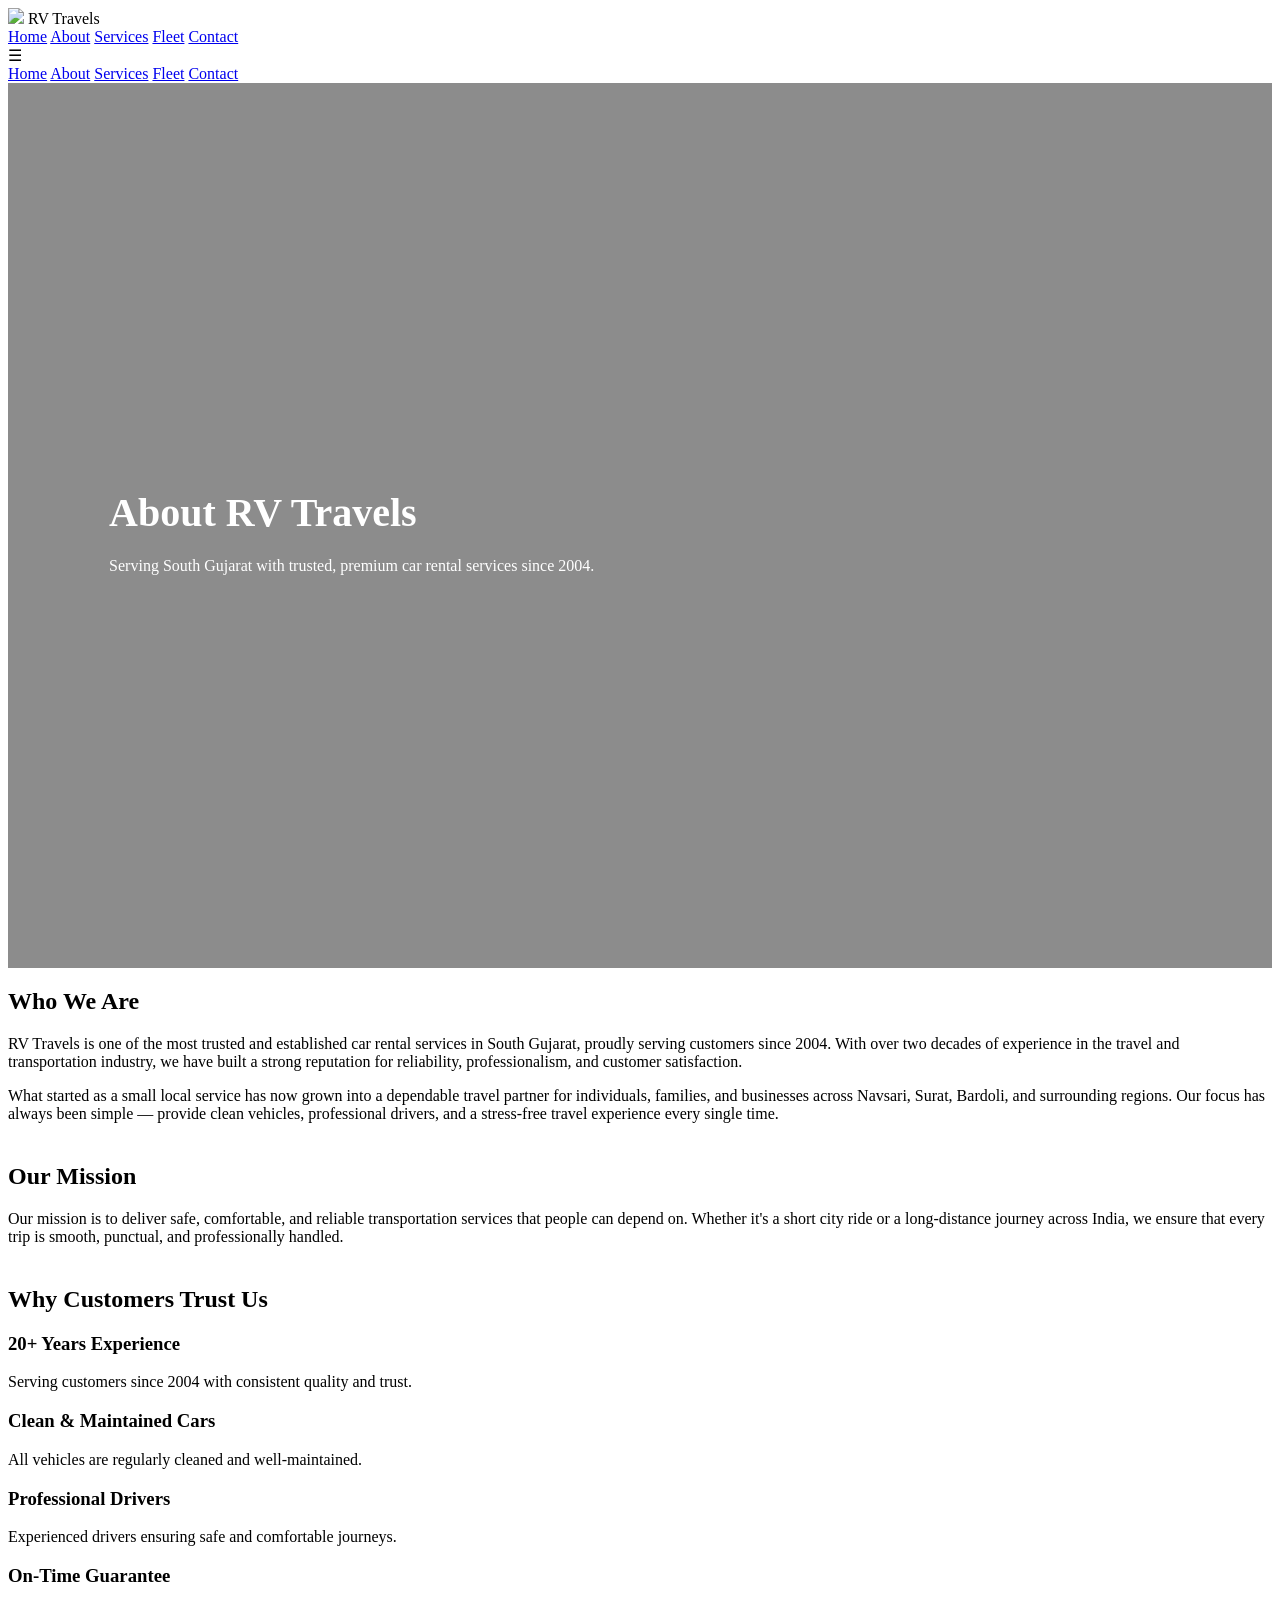
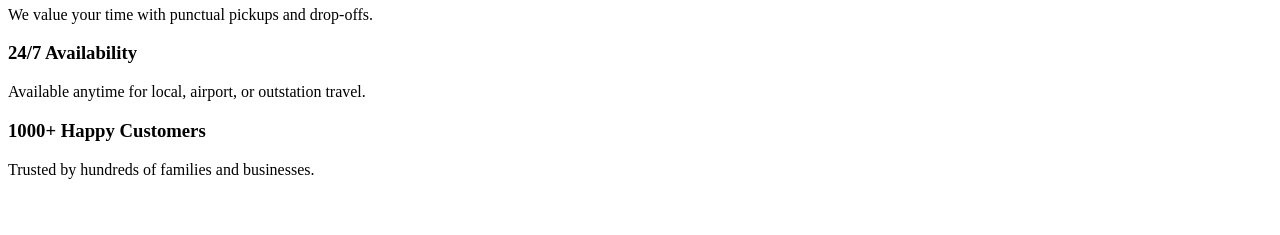
==== about.html @ 4db29590 "Update about.html" ====
<!DOCTYPE html>
<html>
<head>
  <meta charset="UTF-8">
  <meta name="viewport" content="width=device-width, initial-scale=1.0">
  <title>RV Travels</title>

  <!-- FORCE CSS LOAD -->
  <link rel="stylesheet" href="./style.css?v=1">

</head>

<body>

<!-- NAVBAR -->
<div class="navbar">
<div class="logo">
<img src="https://image2url.com/r2/bucket3/images/1775983872364-c720d0bd-d805-4c37-ab69-1c0bf78f3d99.png">
RV Travels
</div>

<div class="menu">
<a href="index.html">Home</a>
<a href="about.html">About</a>
<a href="services.html">Services</a>
<a href="fleet.html">Fleet</a>
<a href="contact.html">Contact</a>
</div>

<div id="menu-btn" class="menu-btn">☰</div>

<div id="mobile-menu" class="mobile-menu">
<a href="index.html">Home</a>
<a href="about.html">About</a>
<a href="services.html">Services</a>
<a href="fleet.html">Fleet</a>
<a href="contact.html">Contact</a>
</div>
</div>

<!-- HERO -->
<section class="hero" style="background-image:url('https://www.image2url.com/r2/default/images/1776075695647-03aa59e1-4032-46c7-ad1f-663eb423f872.jpg')">

  <div class="hero-content">
    <h1>About RV Travels</h1>
    <p>Serving South Gujarat with trusted, premium car rental services since 2004.</p>
  </div>

</section>

<!-- ABOUT CONTENT -->
<div class="section">

<h2>Who We Are</h2>
<p style="margin-top:15px;">
RV Travels is one of the most trusted and established car rental services in South Gujarat, proudly serving customers since 2004. With over two decades of experience in the travel and transportation industry, we have built a strong reputation for reliability, professionalism, and customer satisfaction.
</p>

<p style="margin-top:15px;">
What started as a small local service has now grown into a dependable travel partner for individuals, families, and businesses across Navsari, Surat, Bardoli, and surrounding regions. Our focus has always been simple — provide clean vehicles, professional drivers, and a stress-free travel experience every single time.
</p>

<h2 style="margin-top:40px;">Our Mission</h2>
<p style="margin-top:15px;">
Our mission is to deliver safe, comfortable, and reliable transportation services that people can depend on. Whether it's a short city ride or a long-distance journey across India, we ensure that every trip is smooth, punctual, and professionally handled.
</p>

<h2 style="margin-top:40px;">Why Customers Trust Us</h2>

<div class="grid" style="margin-top:20px;">

<div class="card">
<h3>20+ Years Experience</h3>
<p>Serving customers since 2004 with consistent quality and trust.</p>
</div>

<div class="card">
<h3>Clean & Maintained Cars</h3>
<p>All vehicles are regularly cleaned and well-maintained.</p>
</div>

<div class="card">
<h3>Professional Drivers</h3>
<p>Experienced drivers ensuring safe and comfortable journeys.</p>
</div>

<div class="card">
<h3>On-Time Guarantee</h3>
<p>We value your time with punctual pickups and drop-offs.</p>
</div>

<div class="card">
<h3>24/7 Availability</h3>
<p>Available anytime for local, airport, or outstation travel.</p>
</div>

<div class="card">
<h3>1000+ Happy Customers</h3>
<p>Trusted by hundreds of families and businesses.</p>
</div>

</div>

</div>

<a href="https://wa.me/919825656444?text=Hi!%20I%20would%20like%20to%20book." 
class="whatsapp-float" target="_blank">

<svg viewBox="0 0 32 32" width="28" height="28" fill="white">
<path d="M16 .4C7.5.4.7 7.2.7 15.6c0 2.7.7 5.3 2.1 7.6L.4 31.6l8.7-2.3c2.2 1.2 4.7 1.8 7.2 1.8 8.5 0 15.3-6.8 15.3-15.2C31.6 7.2 24.8.4 16 .4zm0 27.5c-2.3 0-4.6-.6-6.5-1.7l-.5-.3-5.2 1.4 1.4-5-.3-.5c-1.3-2.1-2-4.5-2-6.9C2.9 7.9 8.9 2 16 2c7.1 0 13.1 5.9 13.1 13.2 0 7.2-6 13.1-13.1 13.1zm7.2-9.8c-.4-.2-2.3-1.1-2.7-1.2-.4-.1-.6-.2-.9.2-.3.4-1 1.2-1.2 1.5-.2.2-.4.3-.8.1-.4-.2-1.6-.6-3.1-2-1.1-1-1.9-2.3-2.1-2.7-.2-.4 0-.6.2-.8.2-.2.4-.4.6-.6.2-.2.3-.4.4-.6.1-.2 0-.5 0-.7 0-.2-.9-2.2-1.2-3-.3-.8-.6-.7-.9-.7h-.7c-.2 0-.6.1-.9.4-.3.3-1.2 1.2-1.2 2.9s1.3 3.4 1.5 3.6c.2.2 2.6 4.1 6.3 5.7.9.4 1.6.6 2.1.7.9.3 1.7.2 2.3.1.7-.1 2.3-.9 2.6-1.8.3-.9.3-1.6.2-1.8-.1-.2-.3-.3-.7-.5z"/>
</svg>

</a>

<script src="script.js"></script>
</body>
</html>
---- style.css ----
/* HERO FIX */
.hero{
min-height:85vh;
display:flex;
align-items:center;
justify-content:flex-start;
padding:60px 8%;
color:white;

background-size:cover;
background-position:center;
background-repeat:no-repeat;

position:relative;
}

.hero::before{
content:"";
position:absolute;
top:0;
left:0;
width:100%;
height:100%;
background:rgba(0,0,0,0.45);
}

/* TEXT CONTAINER */
.hero-content{
max-width:650px;
position:relative;
z-index:2;
}

/* HEADING */
.hero-content h1{
font-size:40px;
line-height:1.2;
margin-bottom:12px;
}

/* SUBHEADING */
.hero-content p{
font-size:16px;
line-height:1.6;
max-width:550px;
}
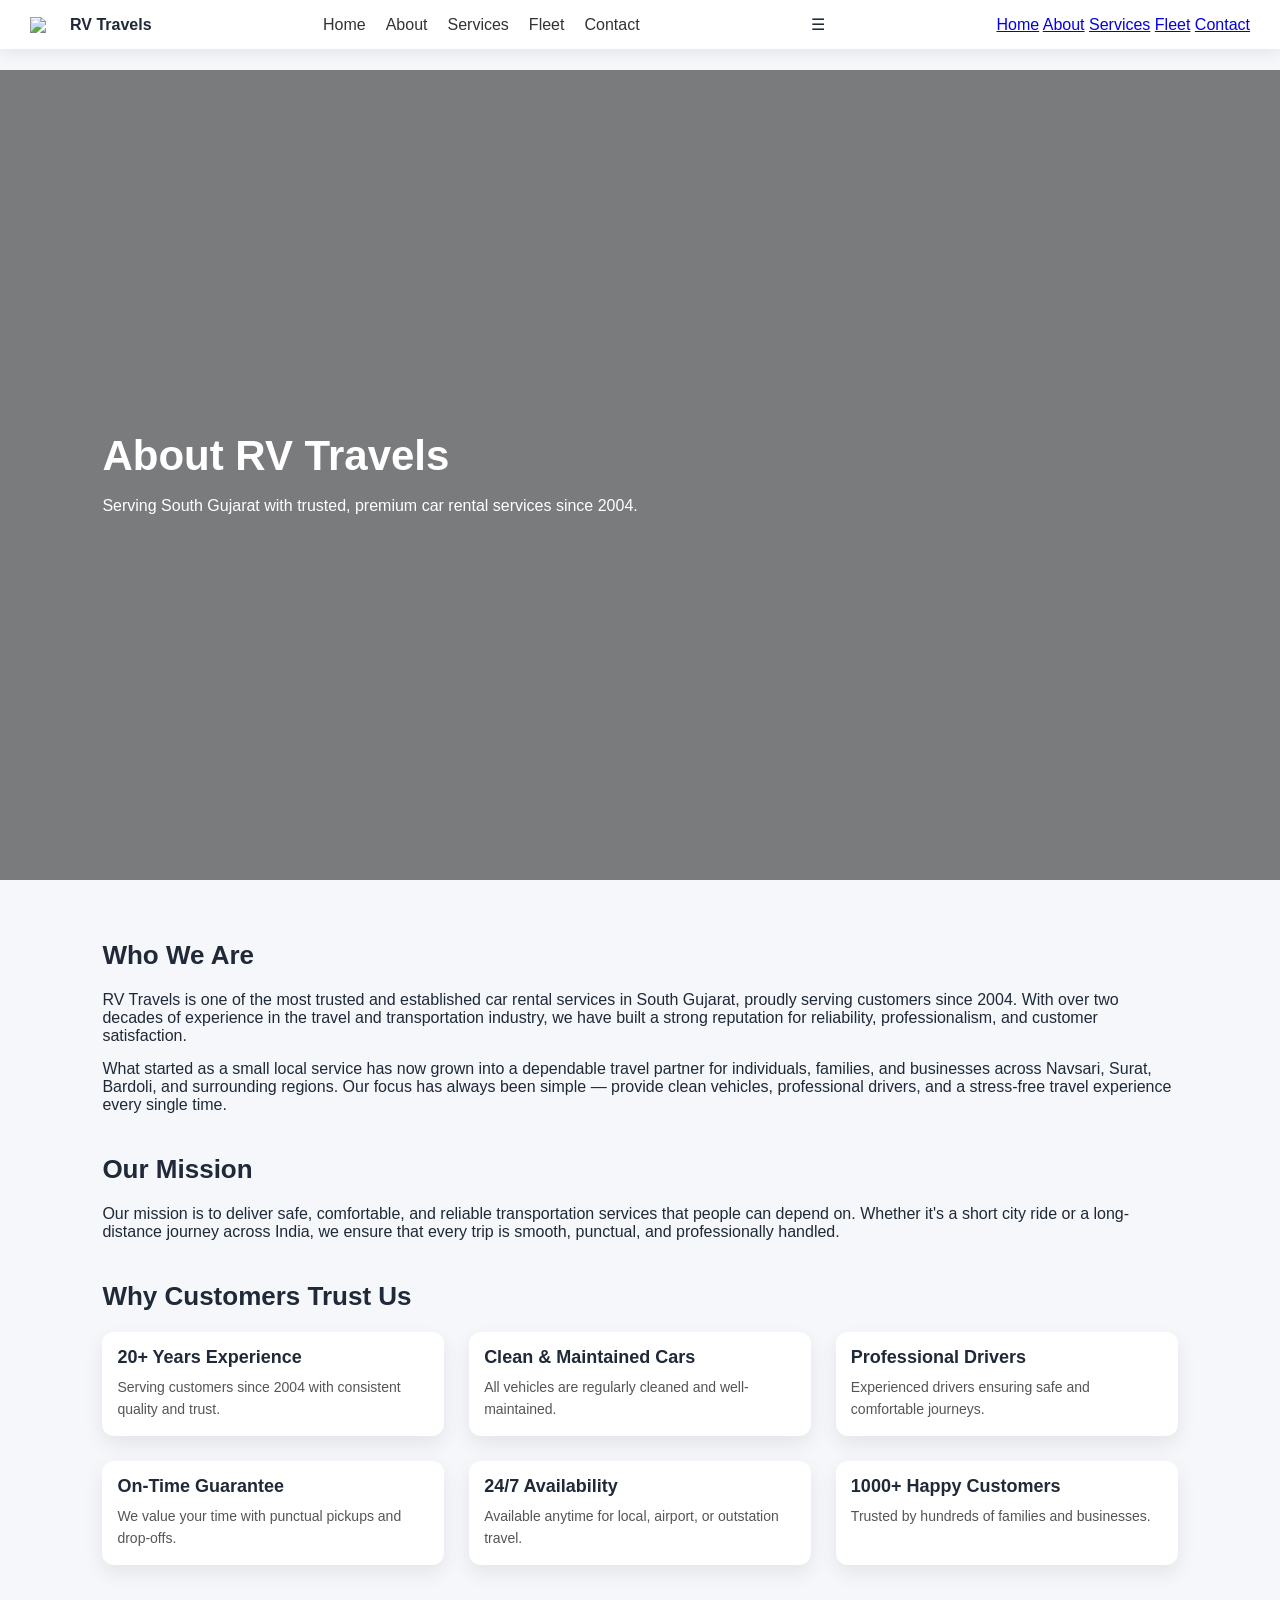
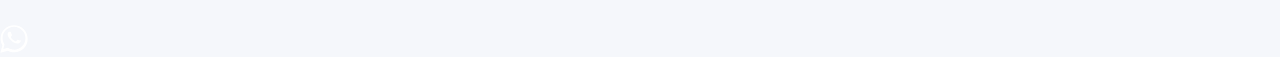
==== commit ed90ed12: "Update about.html" ====
--- a/about.html
+++ b/about.html
@@ -1,15 +1,13 @@
 <!DOCTYPE html>
 <html>
 <head>
-  <meta charset="UTF-8">
-  <meta name="viewport" content="width=device-width, initial-scale=1.0">
-  <title>RV Travels</title>
+<meta charset="UTF-8">
+<meta name="viewport" content="width=device-width, initial-scale=1.0">
+<title>RV Travels</title>
 
-  <!-- FORCE CSS LOAD -->
-  <link rel="stylesheet" href="./style.css?v=1">
+<link rel="stylesheet" href="style.css">
 
 </head>
-
 <body>
 
 <!-- NAVBAR -->
--- a/style.css
+++ b/style.css
@@ -1,6 +1,58 @@
-/* HERO FIX */
+/* RESET */
+*{
+margin:0;
+padding:0;
+box-sizing:border-box;
+}
+
+body{
+font-family:'Segoe UI',sans-serif;
+background:#f5f7fb;
+color:#1f2937;
+padding-top:70px;
+overflow-x:hidden;
+}
+
+/* NAVBAR */
+.navbar{
+position:fixed;
+top:0;
+width:100%;
+background:white;
+display:flex;
+justify-content:space-between;
+align-items:center;
+padding:15px 30px;
+box-shadow:0 4px 15px rgba(0,0,0,0.08);
+z-index:1000;
+}
+
+.logo{
+display:flex;
+align-items:center;
+gap:8px;
+font-weight:600;
+}
+
+.logo img{
+width:32px;
+}
+
+.menu{
+display:flex;
+gap:20px;
+}
+
+.menu a{
+text-decoration:none;
+color:#333;
+font-weight:500;
+}
+
+/* ================= HERO (REFERENCE EXACT STYLE) ================= */
+
 .hero{
-min-height:85vh;
+min-height:90vh;
 display:flex;
 align-items:center;
 justify-content:flex-start;
@@ -21,26 +73,162 @@
 left:0;
 width:100%;
 height:100%;
-background:rgba(0,0,0,0.45);
-}
-
-/* TEXT CONTAINER */
+background:rgba(0,0,0,0.5);
+}
+
 .hero-content{
-max-width:650px;
 position:relative;
 z-index:2;
-}
-
-/* HEADING */
+max-width:650px;
+}
+
 .hero-content h1{
-font-size:40px;
+font-size:42px;
+margin-bottom:12px;
 line-height:1.2;
-margin-bottom:12px;
-}
-
-/* SUBHEADING */
+}
+
 .hero-content p{
 font-size:16px;
 line-height:1.6;
 max-width:550px;
 }
+
+/* ================= SECTION ================= */
+
+.section{
+padding:60px 8%;
+}
+
+.section h2{
+margin-bottom:20px;
+font-size:26px;
+}
+
+/* ================= GRID ================= */
+
+.grid{
+display:grid;
+grid-template-columns:repeat(3,1fr);
+gap:25px;
+}
+
+/* ================= CARD ================= */
+
+.card{
+background:white;
+padding:15px;
+border-radius:12px;
+box-shadow:0 8px 20px rgba(0,0,0,0.08);
+transition:0.3s;
+}
+
+.card:hover{
+transform:translateY(-5px);
+}
+
+.card img{
+width:100%;
+height:200px;
+object-fit:cover;
+border-radius:10px;
+margin-bottom:10px;
+}
+
+.card h3{
+margin-bottom:8px;
+font-size:18px;
+}
+
+.card p{
+font-size:14px;
+line-height:1.6;
+color:#555;
+}
+
+/* ================= ABOUT ================= */
+
+.about-text{
+max-width:800px;
+line-height:1.7;
+}
+
+/* ================= CONTACT ================= */
+
+.contact-box{
+background:white;
+padding:25px;
+border-radius:12px;
+max-width:400px;
+margin:auto;
+text-align:center;
+box-shadow:0 10px 30px rgba(0,0,0,0.08);
+}
+
+.buttons{
+display:flex;
+gap:10px;
+margin-top:15px;
+}
+
+.btn{
+flex:1;
+padding:12px;
+border-radius:8px;
+text-decoration:none;
+color:white;
+text-align:center;
+font-weight:500;
+}
+
+.call{
+background:#1e40af;
+}
+
+.whatsapp{
+background:#25D366;
+}
+
+/* ================= FOOTER ================= */
+
+footer{
+background:#1e3a8a;
+color:white;
+text-align:center;
+padding:15px;
+margin-top:40px;
+}
+
+/* ================= MOBILE (IMPORTANT) ================= */
+
+@media(max-width:768px){
+
+.menu{
+display:none;
+}
+
+.hero{
+padding:100px 20px 60px;
+}
+
+.hero-content h1{
+font-size:28px;
+}
+
+.hero-content p{
+font-size:14px;
+}
+
+.grid{
+grid-template-columns:1fr;
+}
+
+.section{
+padding:40px 20px;
+}
+
+.buttons{
+flex-direction:column;
+}
+
+}
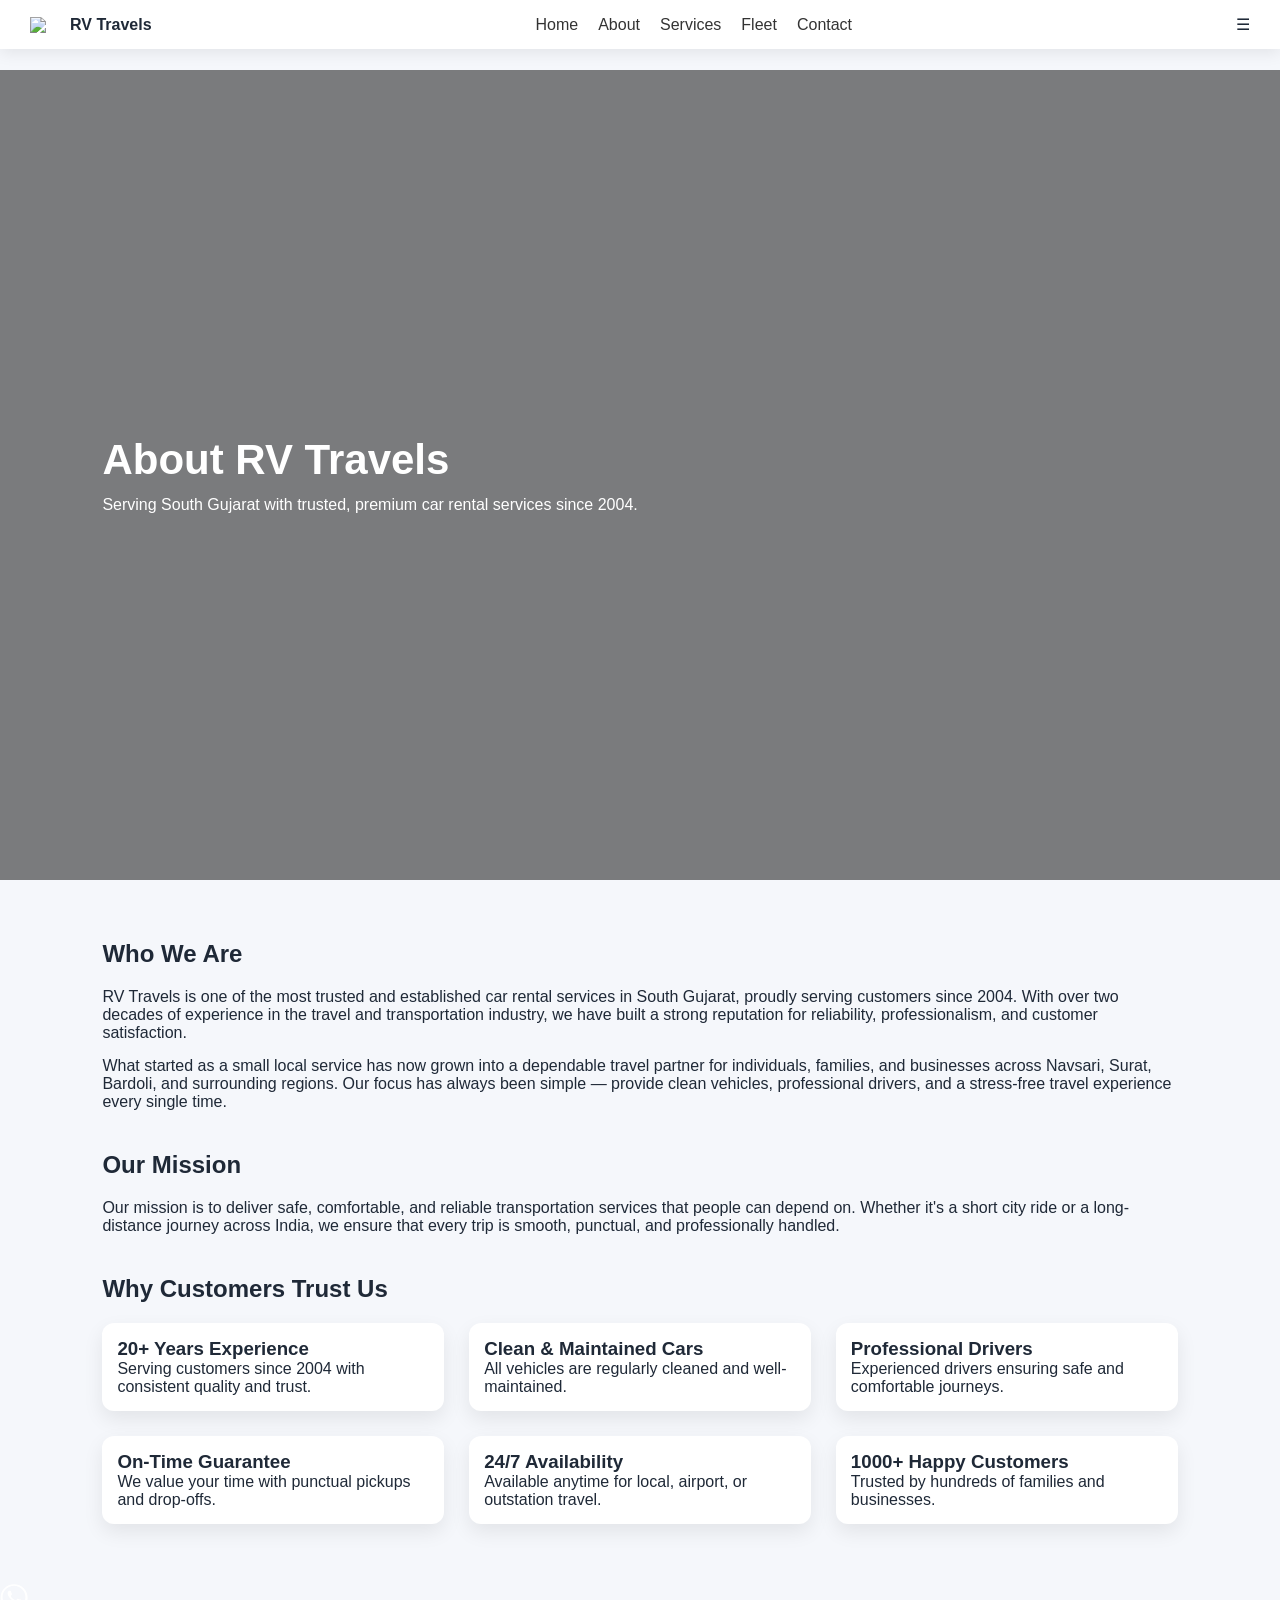
==== commit 14a21985: "Update about.html" ====
--- a/about.html
+++ b/about.html
@@ -11,30 +11,24 @@
 <body>
 
 <!-- NAVBAR -->
-<div class="navbar">
-<div class="logo">
-<img src="https://image2url.com/r2/bucket3/images/1775983872364-c720d0bd-d805-4c37-ab69-1c0bf78f3d99.png">
-RV Travels
-</div>
+<header class="navbar">
+  <div class="logo">
+    <img src="https://image2url.com/r2/bucket3/images/1775983872364-c720d0bd-d805-4c37-ab69-1c0bf78f3d99.png">
+    <span>RV Travels</span>
+  </div>
 
-<div class="menu">
-<a href="index.html">Home</a>
-<a href="about.html">About</a>
-<a href="services.html">Services</a>
-<a href="fleet.html">Fleet</a>
-<a href="contact.html">Contact</a>
-</div>
+  <!-- MENU -->
+  <nav class="menu" id="menu">
+    <a href="index.html">Home</a>
+    <a href="about.html">About</a>
+    <a href="services.html">Services</a>
+    <a href="fleet.html">Fleet</a>
+    <a href="contact.html">Contact</a>
+  </nav>
 
-<div id="menu-btn" class="menu-btn">☰</div>
-
-<div id="mobile-menu" class="mobile-menu">
-<a href="index.html">Home</a>
-<a href="about.html">About</a>
-<a href="services.html">Services</a>
-<a href="fleet.html">Fleet</a>
-<a href="contact.html">Contact</a>
-</div>
-</div>
+  <!-- MOBILE BUTTON -->
+  <div class="menu-btn" onclick="toggleMenu()">☰</div>
+</header>
 
 <!-- HERO -->
 <section class="hero" style="background-image:url('https://www.image2url.com/r2/default/images/1776075695647-03aa59e1-4032-46c7-ad1f-663eb423f872.jpg')">
--- a/style.css
+++ b/style.css
@@ -1,4 +1,3 @@
-/* RESET */
 *{
 margin:0;
 padding:0;
@@ -10,7 +9,6 @@
 background:#f5f7fb;
 color:#1f2937;
 padding-top:70px;
-overflow-x:hidden;
 }
 
 /* NAVBAR */
@@ -49,31 +47,26 @@
 font-weight:500;
 }
 
-/* ================= HERO (REFERENCE EXACT STYLE) ================= */
-
+/* HERO */
 .hero{
 min-height:90vh;
 display:flex;
 align-items:center;
-justify-content:flex-start;
 padding:60px 8%;
 color:white;
-
 background-size:cover;
 background-position:center;
-background-repeat:no-repeat;
-
 position:relative;
 }
 
 .hero::before{
 content:"";
 position:absolute;
-top:0;
-left:0;
 width:100%;
 height:100%;
 background:rgba(0,0,0,0.5);
+top:0;
+left:0;
 }
 
 .hero-content{
@@ -82,39 +75,32 @@
 max-width:650px;
 }
 
-.hero-content h1{
+.hero h1{
 font-size:42px;
 margin-bottom:12px;
-line-height:1.2;
-}
-
-.hero-content p{
+}
+
+.hero p{
 font-size:16px;
-line-height:1.6;
-max-width:550px;
-}
-
-/* ================= SECTION ================= */
-
+}
+
+/* SECTION */
 .section{
 padding:60px 8%;
 }
 
 .section h2{
 margin-bottom:20px;
-font-size:26px;
-}
-
-/* ================= GRID ================= */
-
+}
+
+/* GRID */
 .grid{
 display:grid;
 grid-template-columns:repeat(3,1fr);
 gap:25px;
 }
 
-/* ================= CARD ================= */
-
+/* CARD */
 .card{
 background:white;
 padding:15px;
@@ -124,7 +110,7 @@
 }
 
 .card:hover{
-transform:translateY(-5px);
+transform:translateY(-6px);
 }
 
 .card img{
@@ -135,26 +121,13 @@
 margin-bottom:10px;
 }
 
-.card h3{
-margin-bottom:8px;
-font-size:18px;
-}
-
-.card p{
-font-size:14px;
-line-height:1.6;
-color:#555;
-}
-
-/* ================= ABOUT ================= */
-
+/* ABOUT */
 .about-text{
 max-width:800px;
 line-height:1.7;
 }
 
-/* ================= CONTACT ================= */
-
+/* CONTACT */
 .contact-box{
 background:white;
 padding:25px;
@@ -178,7 +151,6 @@
 text-decoration:none;
 color:white;
 text-align:center;
-font-weight:500;
 }
 
 .call{
@@ -189,8 +161,7 @@
 background:#25D366;
 }
 
-/* ================= FOOTER ================= */
-
+/* FOOTER */
 footer{
 background:#1e3a8a;
 color:white;
@@ -199,32 +170,31 @@
 margin-top:40px;
 }
 
-/* ================= MOBILE (IMPORTANT) ================= */
-
+/* ANIMATION */
+.reveal{
+opacity:0;
+transform:translateY(40px);
+transition:all 0.6s ease;
+}
+
+.reveal.show{
+opacity:1;
+transform:translateY(0);
+}
+
+/* MOBILE */
 @media(max-width:768px){
 
 .menu{
 display:none;
 }
 
-.hero{
-padding:100px 20px 60px;
-}
-
-.hero-content h1{
-font-size:28px;
-}
-
-.hero-content p{
-font-size:14px;
-}
-
 .grid{
 grid-template-columns:1fr;
 }
 
-.section{
-padding:40px 20px;
+.hero h1{
+font-size:28px;
 }
 
 .buttons{
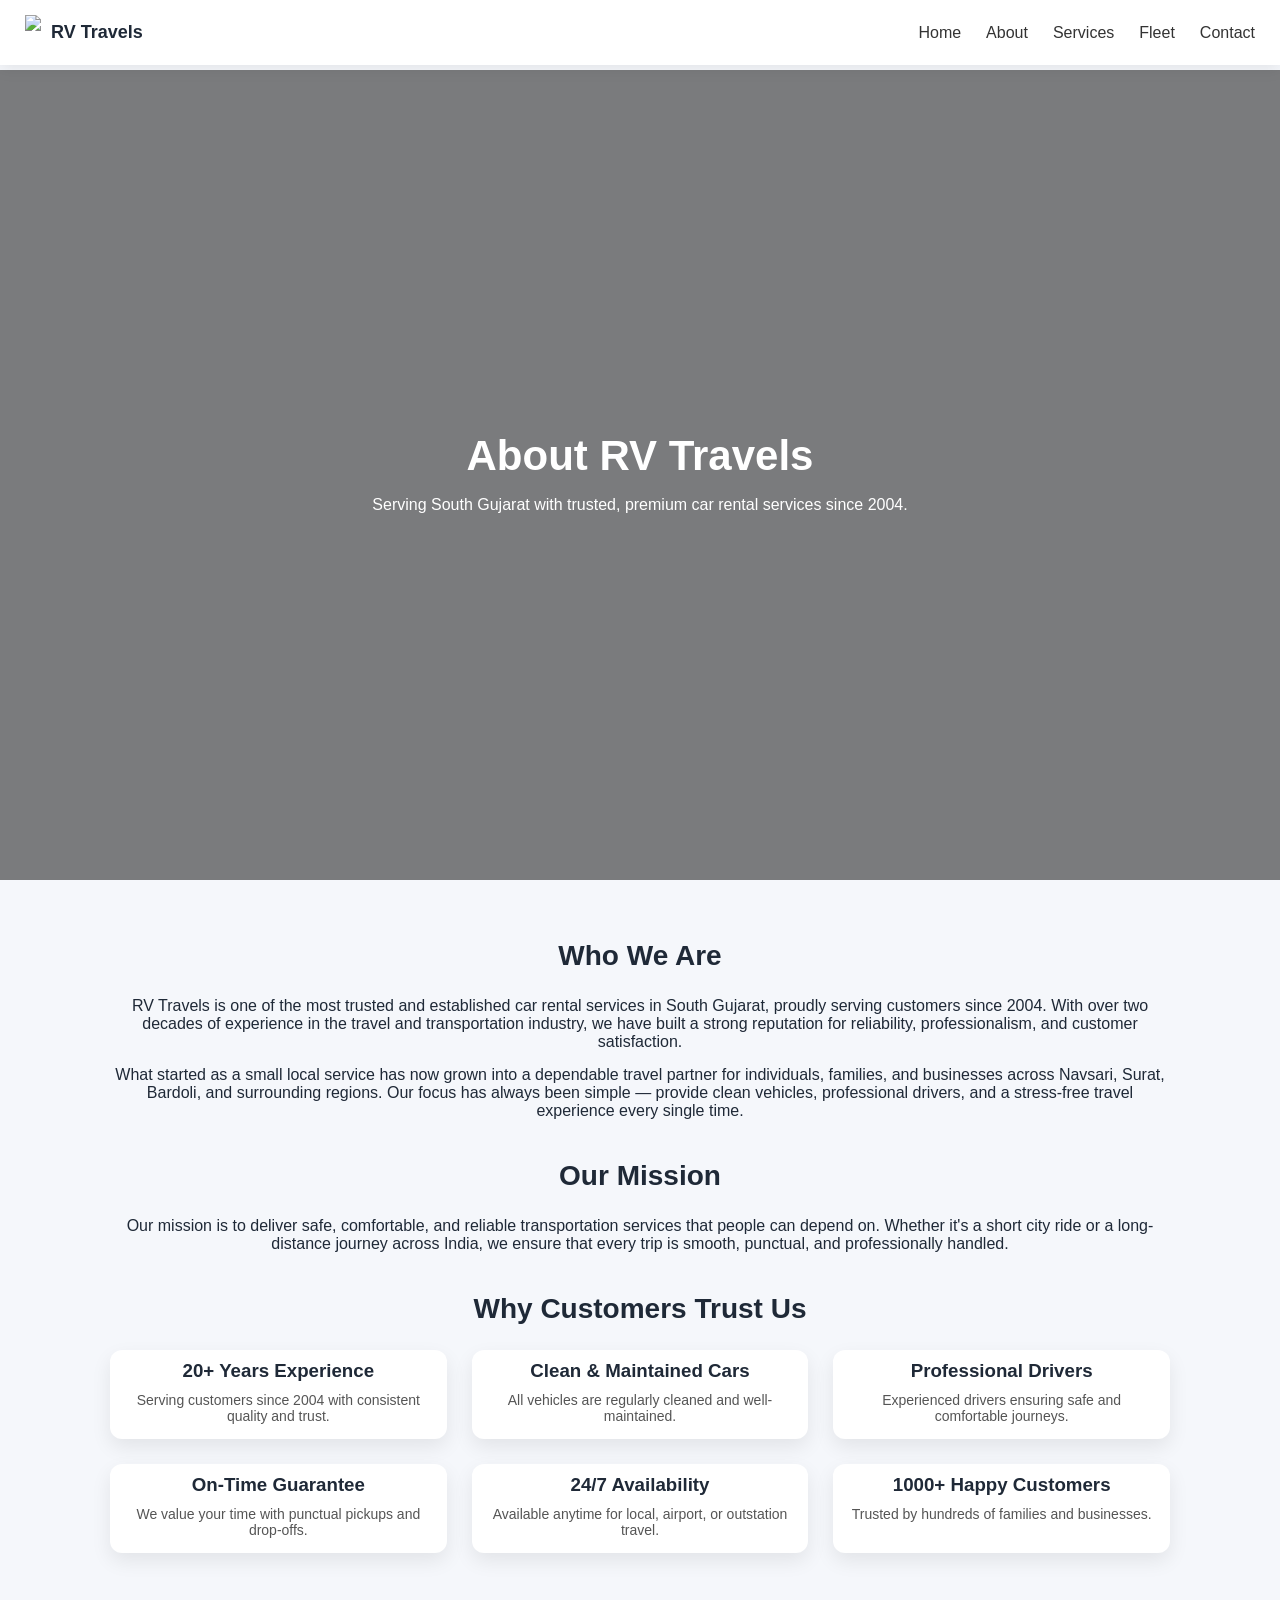
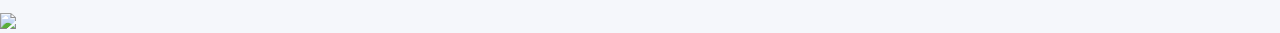
==== commit f981da67: "Update about.html" ====
--- a/about.html
+++ b/about.html
@@ -96,12 +96,8 @@
 </div>
 
 <a href="https://wa.me/919825656444?text=Hi!%20I%20would%20like%20to%20book." 
-class="whatsapp-float" target="_blank">
-
-<svg viewBox="0 0 32 32" width="28" height="28" fill="white">
-<path d="M16 .4C7.5.4.7 7.2.7 15.6c0 2.7.7 5.3 2.1 7.6L.4 31.6l8.7-2.3c2.2 1.2 4.7 1.8 7.2 1.8 8.5 0 15.3-6.8 15.3-15.2C31.6 7.2 24.8.4 16 .4zm0 27.5c-2.3 0-4.6-.6-6.5-1.7l-.5-.3-5.2 1.4 1.4-5-.3-.5c-1.3-2.1-2-4.5-2-6.9C2.9 7.9 8.9 2 16 2c7.1 0 13.1 5.9 13.1 13.2 0 7.2-6 13.1-13.1 13.1zm7.2-9.8c-.4-.2-2.3-1.1-2.7-1.2-.4-.1-.6-.2-.9.2-.3.4-1 1.2-1.2 1.5-.2.2-.4.3-.8.1-.4-.2-1.6-.6-3.1-2-1.1-1-1.9-2.3-2.1-2.7-.2-.4 0-.6.2-.8.2-.2.4-.4.6-.6.2-.2.3-.4.4-.6.1-.2 0-.5 0-.7 0-.2-.9-2.2-1.2-3-.3-.8-.6-.7-.9-.7h-.7c-.2 0-.6.1-.9.4-.3.3-1.2 1.2-1.2 2.9s1.3 3.4 1.5 3.6c.2.2 2.6 4.1 6.3 5.7.9.4 1.6.6 2.1.7.9.3 1.7.2 2.3.1.7-.1 2.3-.9 2.6-1.8.3-.9.3-1.6.2-1.8-.1-.2-.3-.3-.7-.5z"/>
-</svg>
-
+   class="whatsapp-float" target="_blank">
+   <img src="https://cdn-icons-png.flaticon.com/512/733/733585.png">
 </a>
 
 <script src="script.js"></script>
--- a/style.css
+++ b/style.css
@@ -1,3 +1,4 @@
+/* RESET */
 *{
 margin:0;
 padding:0;
@@ -5,7 +6,7 @@
 }
 
 body{
-font-family:'Segoe UI',sans-serif;
+font-family:'Poppins',sans-serif;
 background:#f5f7fb;
 color:#1f2937;
 padding-top:70px;
@@ -20,7 +21,7 @@
 display:flex;
 justify-content:space-between;
 align-items:center;
-padding:15px 30px;
+padding:15px 25px;
 box-shadow:0 4px 15px rgba(0,0,0,0.08);
 z-index:1000;
 }
@@ -28,17 +29,19 @@
 .logo{
 display:flex;
 align-items:center;
-gap:8px;
+gap:10px;
 font-weight:600;
+font-size:18px;
 }
 
 .logo img{
-width:32px;
+height:35px;
+width:auto;
 }
 
 .menu{
 display:flex;
-gap:20px;
+gap:25px;
 }
 
 .menu a{
@@ -47,12 +50,21 @@
 font-weight:500;
 }
 
+/* MOBILE MENU BUTTON */
+.menu-btn{
+display:none;
+font-size:26px;
+cursor:pointer;
+}
+
 /* HERO */
 .hero{
 min-height:90vh;
 display:flex;
 align-items:center;
-padding:60px 8%;
+justify-content:center;
+text-align:center;
+padding:60px 20px;
 color:white;
 background-size:cover;
 background-position:center;
@@ -72,7 +84,7 @@
 .hero-content{
 position:relative;
 z-index:2;
-max-width:650px;
+max-width:700px;
 }
 
 .hero h1{
@@ -82,15 +94,20 @@
 
 .hero p{
 font-size:16px;
+line-height:1.6;
 }
 
 /* SECTION */
 .section{
-padding:60px 8%;
+padding:60px 20px;
+max-width:1100px;
+margin:auto;
+text-align:center;
 }
 
 .section h2{
-margin-bottom:20px;
+margin-bottom:25px;
+font-size:28px;
 }
 
 /* GRID */
@@ -103,28 +120,31 @@
 /* CARD */
 .card{
 background:white;
-padding:15px;
 border-radius:12px;
+overflow:hidden;
 box-shadow:0 8px 20px rgba(0,0,0,0.08);
 transition:0.3s;
+text-align:center;
 }
 
 .card:hover{
-transform:translateY(-6px);
+transform:translateY(-5px);
 }
 
 .card img{
 width:100%;
-height:200px;
+height:180px;
 object-fit:cover;
-border-radius:10px;
-margin-bottom:10px;
-}
-
-/* ABOUT */
-.about-text{
-max-width:800px;
-line-height:1.7;
+}
+
+.card h3{
+margin-top:10px;
+}
+
+.card p{
+padding:10px 15px 15px;
+font-size:14px;
+color:#555;
 }
 
 /* CONTACT */
@@ -134,7 +154,6 @@
 border-radius:12px;
 max-width:400px;
 margin:auto;
-text-align:center;
 box-shadow:0 10px 30px rgba(0,0,0,0.08);
 }
 
@@ -150,31 +169,16 @@
 border-radius:8px;
 text-decoration:none;
 color:white;
-text-align:center;
-}
-
-.call{
-background:#1e40af;
-}
-
-.whatsapp{
-background:#25D366;
-}
-
-/* FOOTER */
-footer{
-background:#1e3a8a;
-color:white;
-text-align:center;
-padding:15px;
-margin-top:40px;
-}
+}
+
+.call{background:#1e40af;}
+.whatsapp{background:#25D366;}
 
 /* ANIMATION */
 .reveal{
 opacity:0;
 transform:translateY(40px);
-transition:all 0.6s ease;
+transition:0.6s ease;
 }
 
 .reveal.show{
@@ -187,6 +191,26 @@
 
 .menu{
 display:none;
+flex-direction:column;
+position:absolute;
+top:70px;
+left:0;
+width:100%;
+background:white;
+padding:20px 0;
+}
+
+.menu a{
+padding:12px;
+border-bottom:1px solid #eee;
+}
+
+.menu.active{
+display:flex;
+}
+
+.menu-btn{
+display:block;
 }
 
 .grid{
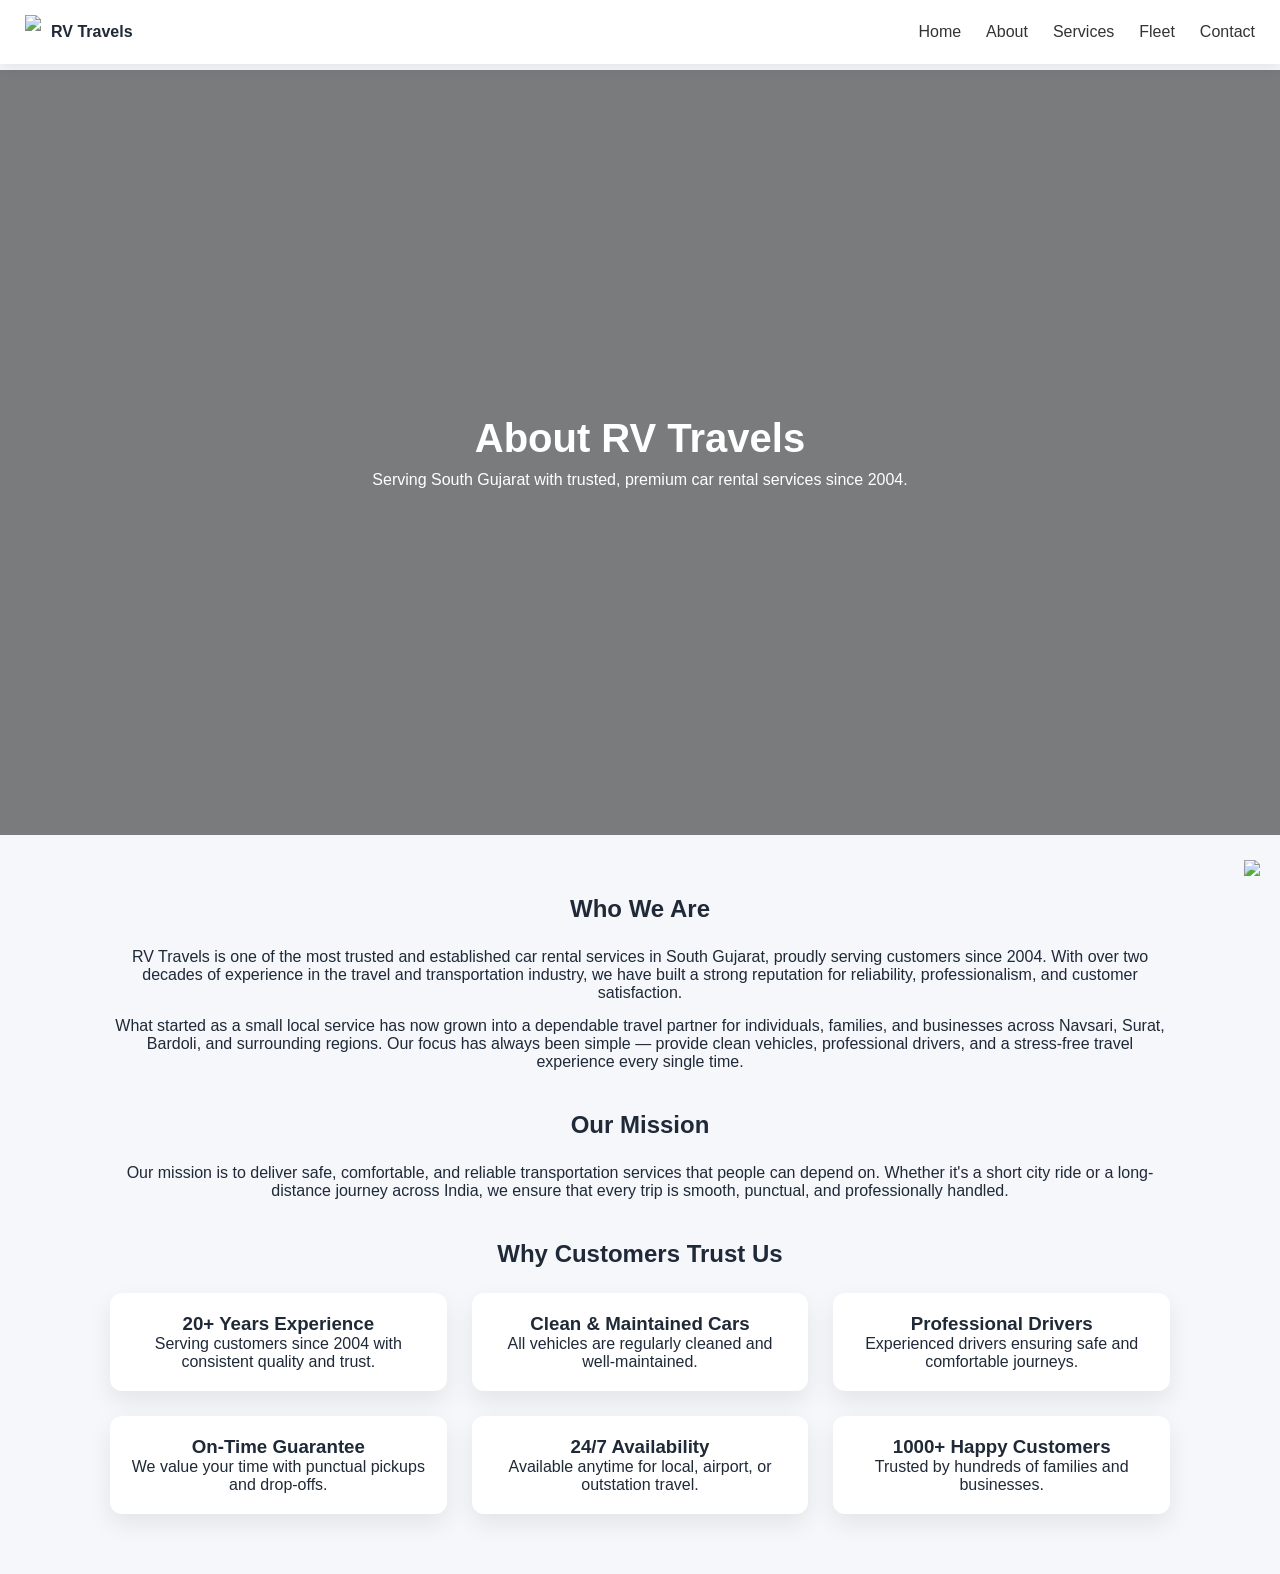
==== commit 4a5f0aad: "Update about.html" ====
--- a/about.html
+++ b/about.html
@@ -41,8 +41,8 @@
 </section>
 
 <!-- ABOUT CONTENT -->
-<div class="section">
-
+<div class="section reveal">
+  
 <h2>Who We Are</h2>
 <p style="margin-top:15px;">
 RV Travels is one of the most trusted and established car rental services in South Gujarat, proudly serving customers since 2004. With over two decades of experience in the travel and transportation industry, we have built a strong reputation for reliability, professionalism, and customer satisfaction.
@@ -61,32 +61,32 @@
 
 <div class="grid" style="margin-top:20px;">
 
-<div class="card">
+<div class="card reveal">
 <h3>20+ Years Experience</h3>
 <p>Serving customers since 2004 with consistent quality and trust.</p>
 </div>
 
-<div class="card">
+<div class="card reveal">
 <h3>Clean & Maintained Cars</h3>
 <p>All vehicles are regularly cleaned and well-maintained.</p>
 </div>
 
-<div class="card">
+<div class="card reveal">
 <h3>Professional Drivers</h3>
 <p>Experienced drivers ensuring safe and comfortable journeys.</p>
 </div>
 
-<div class="card">
+<div class="card reveal">
 <h3>On-Time Guarantee</h3>
 <p>We value your time with punctual pickups and drop-offs.</p>
 </div>
 
-<div class="card">
+<div class="card reveal">
 <h3>24/7 Availability</h3>
 <p>Available anytime for local, airport, or outstation travel.</p>
 </div>
 
-<div class="card">
+<div class="card reveal">
 <h3>1000+ Happy Customers</h3>
 <p>Trusted by hundreds of families and businesses.</p>
 </div>
--- a/style.css
+++ b/style.css
@@ -1,4 +1,3 @@
-/* RESET */
 *{
 margin:0;
 padding:0;
@@ -31,12 +30,10 @@
 align-items:center;
 gap:10px;
 font-weight:600;
-font-size:18px;
 }
 
 .logo img{
-height:35px;
-width:auto;
+height:34px;
 }
 
 .menu{
@@ -50,7 +47,6 @@
 font-weight:500;
 }
 
-/* MOBILE MENU BUTTON */
 .menu-btn{
 display:none;
 font-size:26px;
@@ -59,7 +55,7 @@
 
 /* HERO */
 .hero{
-min-height:90vh;
+min-height:85vh;
 display:flex;
 align-items:center;
 justify-content:center;
@@ -77,8 +73,6 @@
 width:100%;
 height:100%;
 background:rgba(0,0,0,0.5);
-top:0;
-left:0;
 }
 
 .hero-content{
@@ -88,13 +82,12 @@
 }
 
 .hero h1{
-font-size:42px;
-margin-bottom:12px;
+font-size:40px;
+margin-bottom:10px;
 }
 
 .hero p{
 font-size:16px;
-line-height:1.6;
 }
 
 /* SECTION */
@@ -105,9 +98,9 @@
 text-align:center;
 }
 
+.section h1,
 .section h2{
 margin-bottom:25px;
-font-size:28px;
 }
 
 /* GRID */
@@ -121,10 +114,9 @@
 .card{
 background:white;
 border-radius:12px;
-overflow:hidden;
-box-shadow:0 8px 20px rgba(0,0,0,0.08);
+padding:20px;
+box-shadow:0 10px 25px rgba(0,0,0,0.08);
 transition:0.3s;
-text-align:center;
 }
 
 .card:hover{
@@ -135,26 +127,18 @@
 width:100%;
 height:180px;
 object-fit:cover;
-}
-
-.card h3{
-margin-top:10px;
-}
-
-.card p{
-padding:10px 15px 15px;
-font-size:14px;
-color:#555;
-}
-
-/* CONTACT */
+border-radius:10px;
+margin-bottom:10px;
+}
+
+/* CONTACT BOX */
 .contact-box{
 background:white;
-padding:25px;
-border-radius:12px;
-max-width:400px;
-margin:auto;
-box-shadow:0 10px 30px rgba(0,0,0,0.08);
+padding:30px;
+border-radius:14px;
+max-width:420px;
+margin:30px auto 0;
+box-shadow:0 12px 30px rgba(0,0,0,0.08);
 }
 
 .buttons{
@@ -186,6 +170,25 @@
 transform:translateY(0);
 }
 
+/* WHATSAPP FLOAT */
+.whatsapp-float{
+position:fixed;
+bottom:20px;
+right:20px;
+z-index:999;
+}
+
+.whatsapp-float img{
+width:55px;
+animation:pulse 1.8s infinite;
+}
+
+@keyframes pulse{
+0%{transform:scale(1);}
+50%{transform:scale(1.1);}
+100%{transform:scale(1);}
+}
+
 /* MOBILE */
 @media(max-width:768px){
 
@@ -197,12 +200,6 @@
 left:0;
 width:100%;
 background:white;
-padding:20px 0;
-}
-
-.menu a{
-padding:12px;
-border-bottom:1px solid #eee;
 }
 
 .menu.active{
@@ -217,12 +214,4 @@
 grid-template-columns:1fr;
 }
 
-.hero h1{
-font-size:28px;
-}
-
-.buttons{
-flex-direction:column;
-}
-
-}
+}
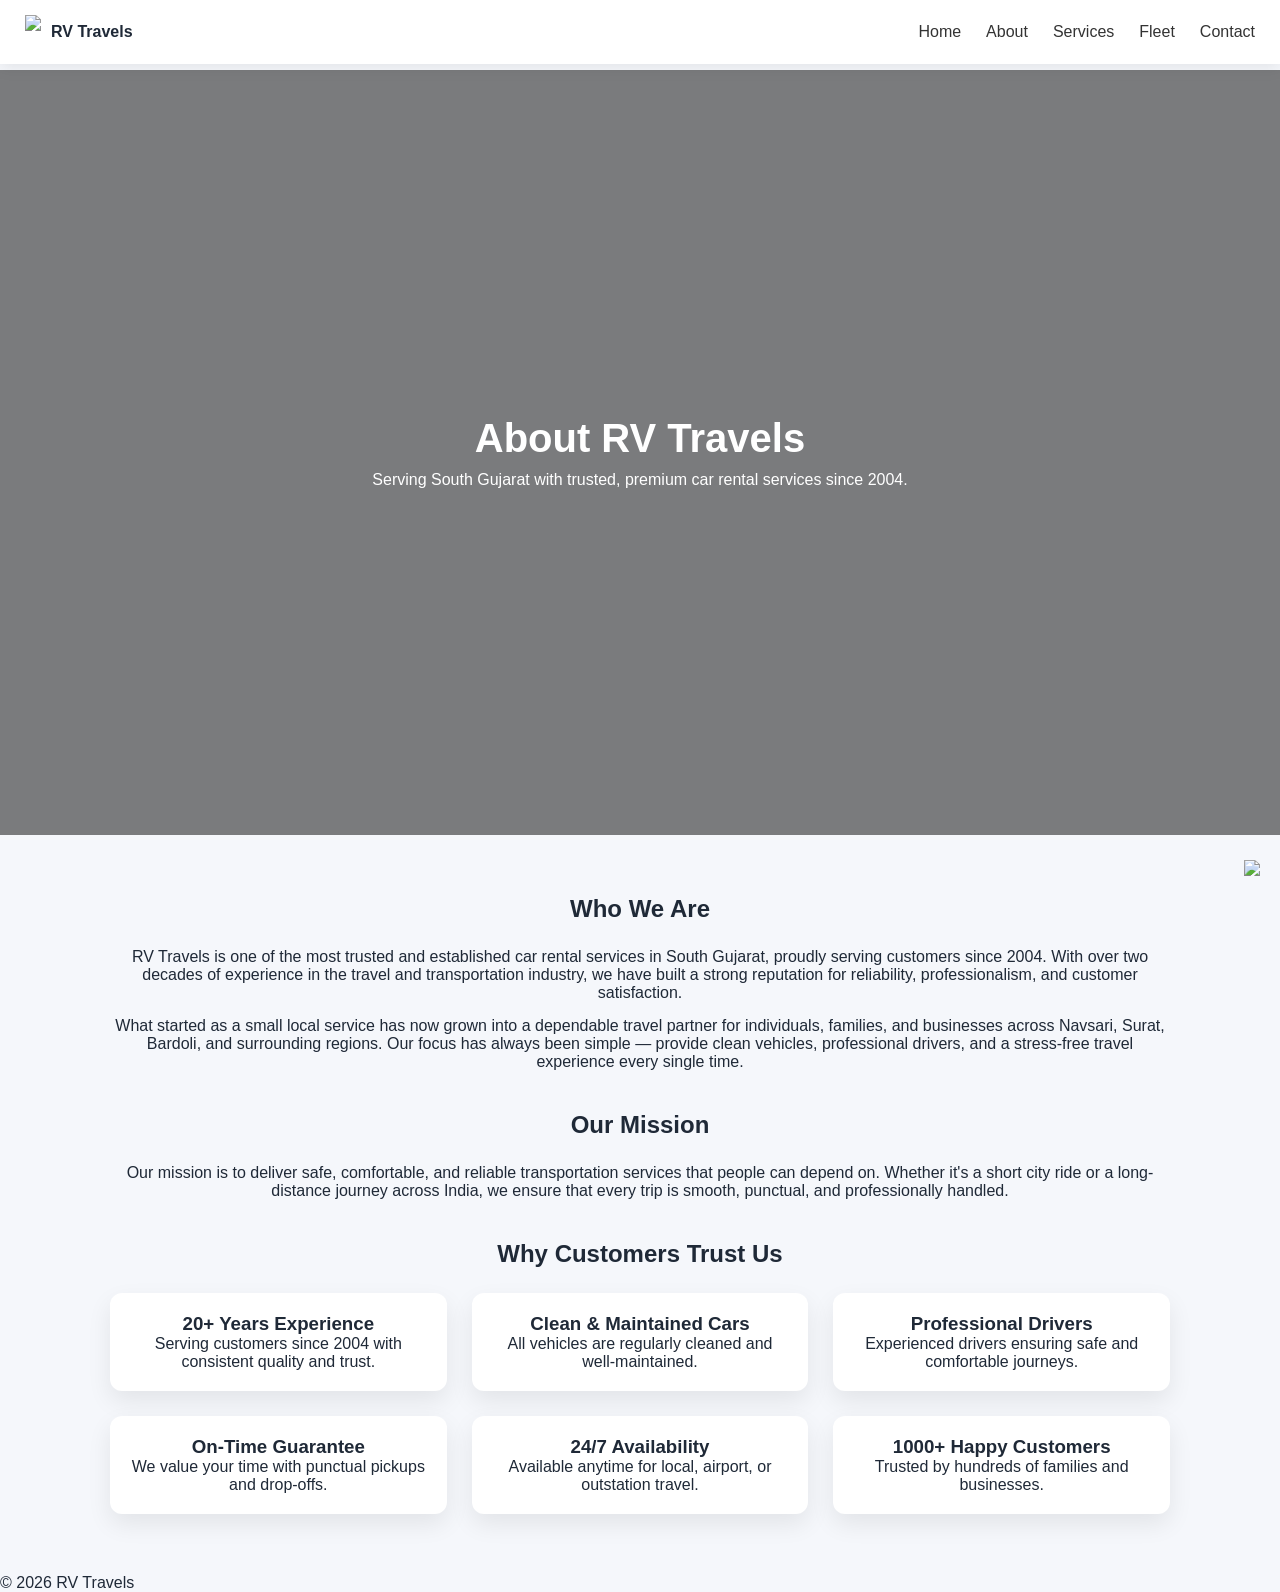
==== commit 5309a6b7: "Update about.html" ====
--- a/about.html
+++ b/about.html
@@ -99,7 +99,11 @@
    class="whatsapp-float" target="_blank">
    <img src="https://cdn-icons-png.flaticon.com/512/733/733585.png">
 </a>
-
+  
+<footer class="footer">
+  <p>© 2026 RV Travels</p>
+</footer>
+  
 <script src="script.js"></script>
 </body>
 </html>
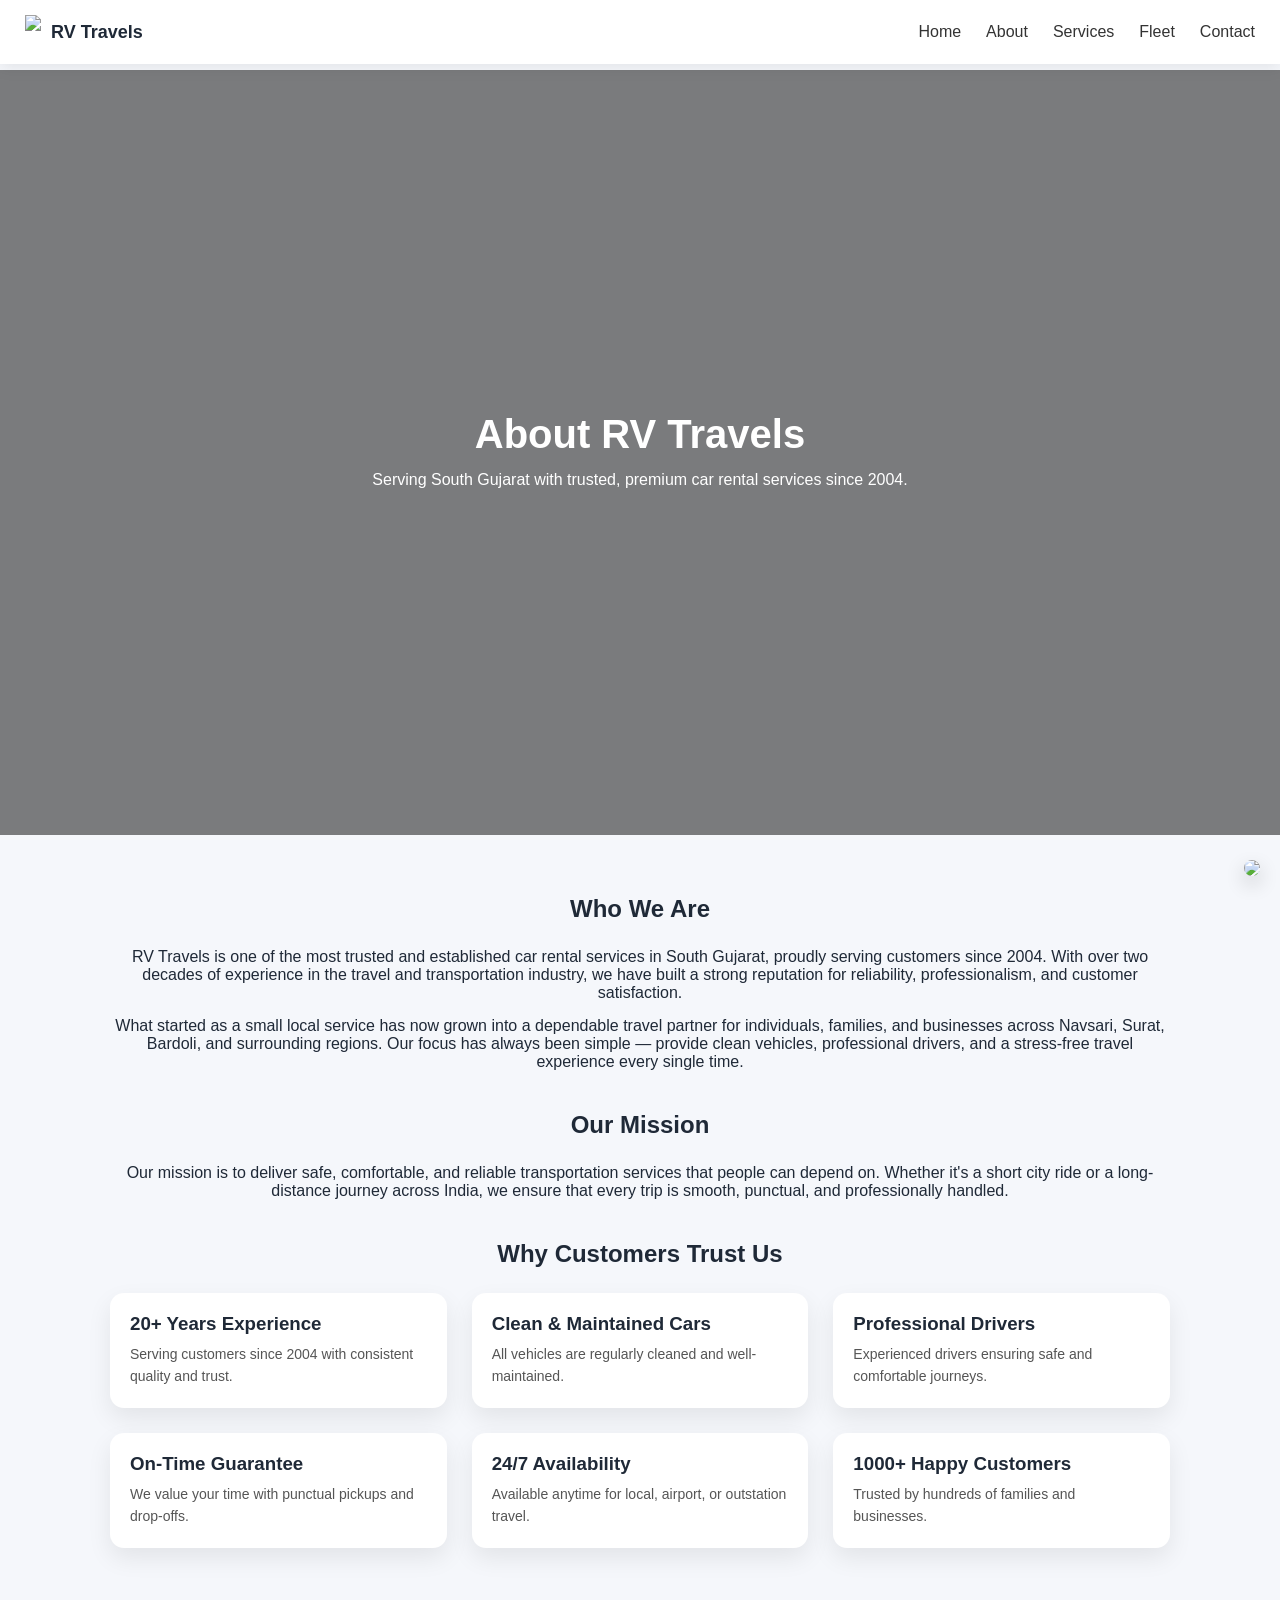
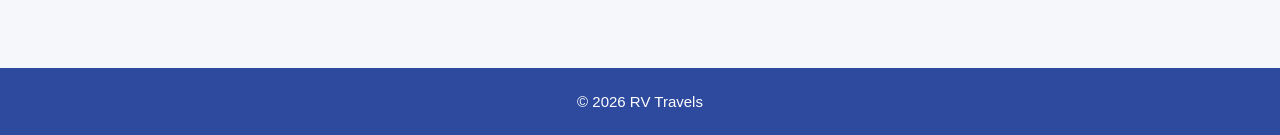
==== commit ab7ab4da: "Update about.html" ====
--- a/about.html
+++ b/about.html
@@ -31,7 +31,7 @@
 </header>
 
 <!-- HERO -->
-<section class="hero" style="background-image:url('https://www.image2url.com/r2/default/images/1776075695647-03aa59e1-4032-46c7-ad1f-663eb423f872.jpg')">
+<section class="hero reveal" style="background-image:url('https://www.image2url.com/r2/default/images/1776075695647-03aa59e1-4032-46c7-ad1f-663eb423f872.jpg')">
 
   <div class="hero-content">
     <h1>About RV Travels</h1>
--- a/style.css
+++ b/style.css
@@ -1,3 +1,4 @@
+/* RESET */
 *{
 margin:0;
 padding:0;
@@ -30,6 +31,7 @@
 align-items:center;
 gap:10px;
 font-weight:600;
+font-size:18px;
 }
 
 .logo img{
@@ -45,6 +47,11 @@
 text-decoration:none;
 color:#333;
 font-weight:500;
+transition:0.3s;
+}
+
+.menu a:hover{
+color:#1e40af;
 }
 
 .menu-btn{
@@ -88,6 +95,7 @@
 
 .hero p{
 font-size:16px;
+line-height:1.6;
 }
 
 /* SECTION */
@@ -101,6 +109,7 @@
 .section h1,
 .section h2{
 margin-bottom:25px;
+font-weight:600;
 }
 
 /* GRID */
@@ -113,14 +122,15 @@
 /* CARD */
 .card{
 background:white;
-border-radius:12px;
+border-radius:14px;
 padding:20px;
 box-shadow:0 10px 25px rgba(0,0,0,0.08);
 transition:0.3s;
+text-align:left;
 }
 
 .card:hover{
-transform:translateY(-5px);
+transform:translateY(-6px);
 }
 
 .card img{
@@ -129,6 +139,43 @@
 object-fit:cover;
 border-radius:10px;
 margin-bottom:10px;
+}
+
+.card h3{
+margin-bottom:8px;
+}
+
+.card p{
+font-size:14px;
+color:#555;
+line-height:1.6;
+}
+
+/* SERVICE LIST (NO DOTS, CLEAN LINES) */
+.service-list{
+list-style:none;
+margin-top:10px;
+padding:0;
+}
+
+.service-list li{
+font-size:14px;
+color:#555;
+line-height:1.6;
+margin-bottom:6px;
+position:relative;
+padding-left:14px;
+}
+
+.service-list li::before{
+content:"";
+position:absolute;
+left:0;
+top:8px;
+width:6px;
+height:2px;
+background:#1e40af;
+border-radius:2px;
 }
 
 /* CONTACT BOX */
@@ -139,6 +186,7 @@
 max-width:420px;
 margin:30px auto 0;
 box-shadow:0 12px 30px rgba(0,0,0,0.08);
+text-align:center;
 }
 
 .buttons{
@@ -153,6 +201,7 @@
 border-radius:8px;
 text-decoration:none;
 color:white;
+font-weight:500;
 }
 
 .call{background:#1e40af;}
@@ -161,8 +210,8 @@
 /* ANIMATION */
 .reveal{
 opacity:0;
-transform:translateY(40px);
-transition:0.6s ease;
+transform:translateY(50px);
+transition:all 0.7s ease;
 }
 
 .reveal.show{
@@ -180,6 +229,8 @@
 
 .whatsapp-float img{
 width:55px;
+border-radius:50%;
+box-shadow:0 8px 20px rgba(0,0,0,0.2);
 animation:pulse 1.8s infinite;
 }
 
@@ -187,6 +238,16 @@
 0%{transform:scale(1);}
 50%{transform:scale(1.1);}
 100%{transform:scale(1);}
+}
+
+/* FOOTER */
+.footer{
+background:#2d4a9e;
+color:white;
+text-align:center;
+padding:25px 10px;
+margin-top:60px;
+font-size:15px;
 }
 
 /* MOBILE */
@@ -214,4 +275,12 @@
 grid-template-columns:1fr;
 }
 
-}
+.hero h1{
+font-size:28px;
+}
+
+.card{
+text-align:left;
+}
+
+}
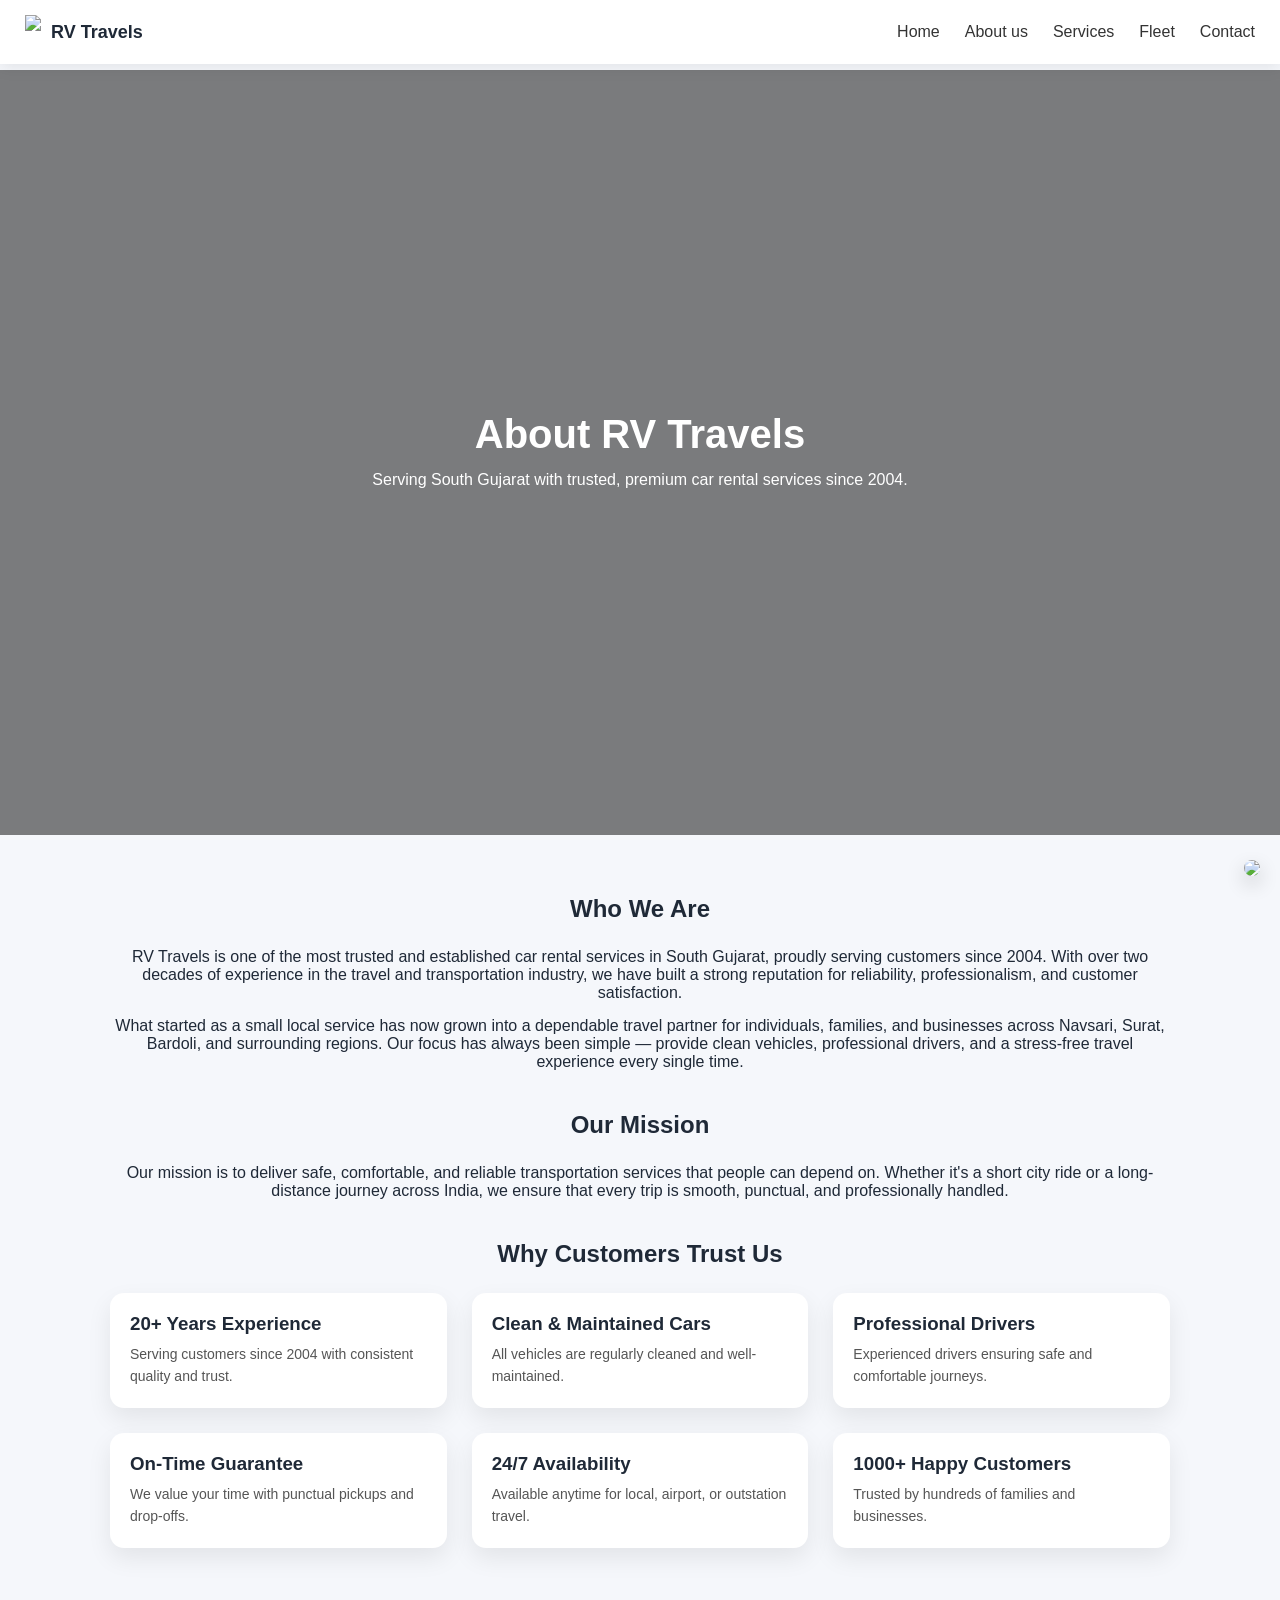
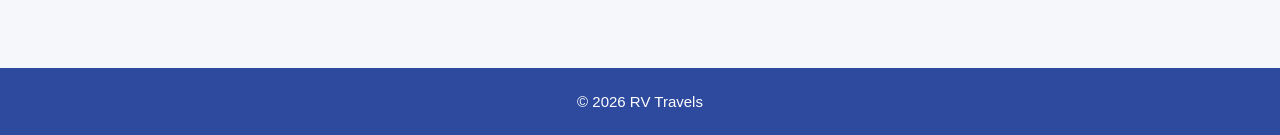
==== commit 6a017e1e: "Update about.html" ====
--- a/about.html
+++ b/about.html
@@ -20,7 +20,7 @@
   <!-- MENU -->
   <nav class="menu" id="menu">
     <a href="index.html">Home</a>
-    <a href="about.html">About</a>
+    <a href="about.html">About us</a>
     <a href="services.html">Services</a>
     <a href="fleet.html">Fleet</a>
     <a href="contact.html">Contact</a>
--- a/style.css
+++ b/style.css
@@ -16,6 +16,7 @@
 .navbar{
 position:fixed;
 top:0;
+left:0;
 width:100%;
 background:white;
 display:flex;
@@ -151,7 +152,7 @@
 line-height:1.6;
 }
 
-/* SERVICE LIST (NO DOTS, CLEAN LINES) */
+/* SERVICE LIST (LINES NOT DOTS) */
 .service-list{
 list-style:none;
 margin-top:10px;
@@ -253,34 +254,73 @@
 /* MOBILE */
 @media(max-width:768px){
 
+.navbar{
+padding:12px 18px;
+}
+
+/* ✅ FIXED MENU */
 .menu{
-display:none;
 flex-direction:column;
 position:absolute;
-top:70px;
+top:65px;
 left:0;
 width:100%;
 background:white;
-}
-
+box-shadow:0 15px 30px rgba(0,0,0,0.1);
+
+/* 🔥 IMPORTANT FIX */
+max-height:0;
+overflow:hidden;
+overflow-y:auto;
+
+opacity:0;
+transform:translateY(-10px);
+transition:all 0.35s ease;
+}
+
+/* OPEN STATE */
 .menu.active{
-display:flex;
-}
-
+max-height:80vh;   /* ✅ NOW SCROLLABLE */
+opacity:1;
+transform:translateY(0);
+}
+
+/* ITEMS */
+.menu a{
+padding:14px 22px;
+font-size:16px;
+font-weight:500;
+border-bottom:1px solid #f1f1f1;
+transition:0.25s;
+}
+
+.menu a:hover{
+background:#f5f7fb;
+padding-left:28px;
+color:#1e40af;
+}
+
+.menu a:last-child{
+border-bottom:none;
+}
+
+/* SHOW BUTTON */
 .menu-btn{
 display:block;
 }
 
+/* GRID */
 .grid{
 grid-template-columns:1fr;
 }
 
+/* HERO TEXT */
 .hero h1{
-font-size:28px;
-}
-
-.card{
-text-align:left;
-}
-
-}
+font-size:26px;
+}
+
+.hero p{
+font-size:14px;
+}
+
+}
